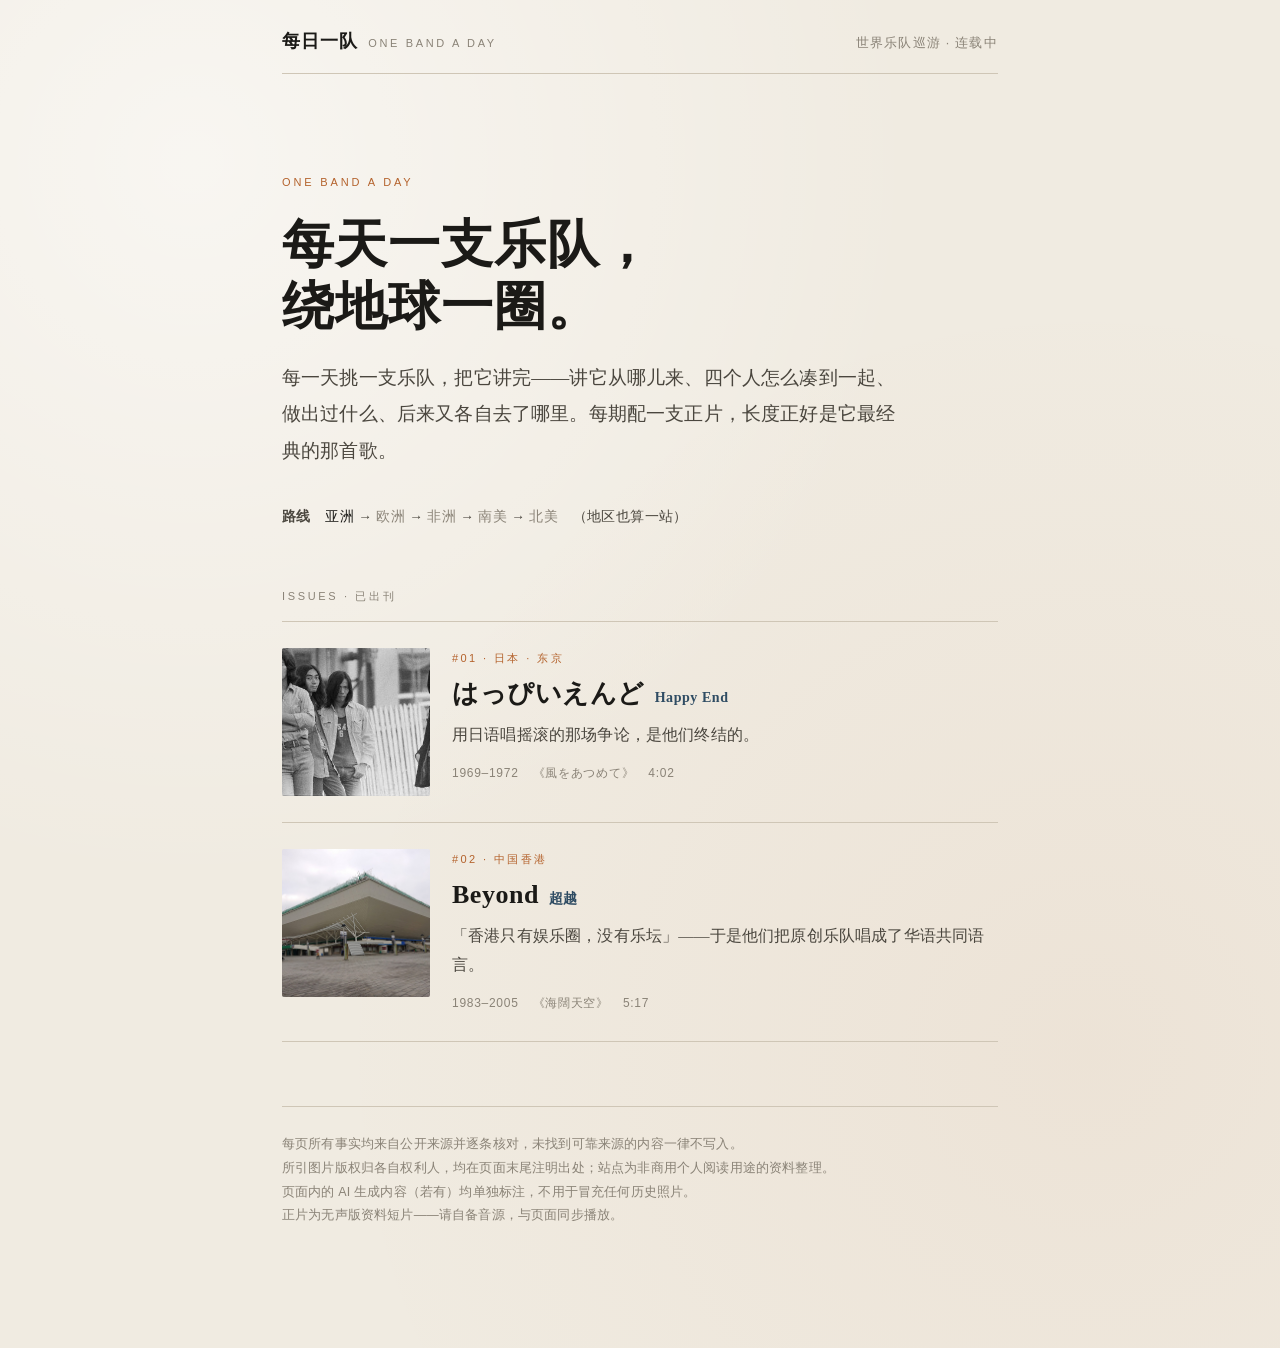
==== index.html @ 96186824 "每日一队 · 第01-02期（はっぴいえんど / Beyond）" ====
<!DOCTYPE html>
<html lang="zh-CN">
<head>
<meta charset="UTF-8">
<meta name="viewport" content="width=device-width, initial-scale=1.0">
<title>每日一队 · 世界乐队巡游</title>
<meta name="description" content="每天介绍一支乐队，从亚洲出发，绕地球一圈。每期装进一首歌的时间里。">
<style>
:root{
  --paper:#F0EBE1;
  --paper-2:#E7E0D3;
  --ink:#1B1A17;
  --ink-soft:#4A463E;
  --ink-faint:#8A8377;
  --sky:#2F4C63;
  --warm:#B4622C;
  --rule:#CFC6B6;
  --serif:"Songti SC","Noto Serif CJK SC","Source Han Serif SC","STSong",Georgia,serif;
  --sans:"PingFang SC","Hiragino Sans GB","Noto Sans CJK SC",-apple-system,BlinkMacSystemFont,"Helvetica Neue",sans-serif;
}
*{box-sizing:border-box;}
html{-webkit-text-size-adjust:100%;}
body{
  margin:0; background:var(--paper); color:var(--ink);
  font-family:var(--sans); font-size:16.5px; line-height:1.95;
  letter-spacing:.01em;
  background-image:
    radial-gradient(circle at 15% 12%, rgba(255,255,255,.55), transparent 45%),
    radial-gradient(circle at 85% 78%, rgba(180,98,44,.06), transparent 50%);
}
.wrap{max-width:780px; margin:0 auto; padding:0 32px 120px;}
a{color:inherit;}
</style>
<link rel="stylesheet" href="assets/site.css">
</head>
<body>
<div class="wrap">

  <div class="site-bar">
    <a class="brand" href="index.html">每日一队<em>One Band a Day</em></a>
    <span class="back">世界乐队巡游 · 连载中</span>
  </div>

  <div class="home-hero">
    <div class="kicker">One Band a Day</div>
    <h1>每天一支乐队，<br>绕地球一圈。</h1>
    <p class="lede">
      每一天挑一支乐队，把它讲完——讲它从哪儿来、四个人怎么凑到一起、
      做出过什么、后来又各自去了哪里。每期配一支正片，长度正好是它最经典的那首歌。
    </p>
  </div>

  <p class="route">
    <b>路线</b>　<span class="done">亚洲</span> → <span class="todo">欧洲</span> →
    <span class="todo">非洲</span> → <span class="todo">南美</span> →
    <span class="todo">北美</span>　（地区也算一站）
  </p>

  <div class="issues">
    <div class="sec">Issues · 已出刊</div>

    <a class="card" href="01-happy-end.html">
      <img class="thumb" src="assets/HE-band-1971.jpg" alt="はっぴいえんど 1971 年合影" loading="lazy">
      <div class="body">
        <div class="no">#01 · 日本 · 东京</div>
        <h2>はっぴいえんど<span class="jp">Happy End</span></h2>
        <p class="tagline">用日语唱摇滚的那场争论，是他们终结的。</p>
        <p class="facts"><span>1969–1972</span><span>《風をあつめて》</span><span>4:02</span></p>
      </div>
    </a>

    <a class="card" href="02-beyond.html">
      <img class="thumb" src="assets/beyond_coliseum.jpg" alt="Beyond" loading="lazy">
      <div class="body">
        <div class="no">#02 · 中国香港</div>
        <h2>Beyond<span class="jp">超越</span></h2>
        <p class="tagline">「香港只有娱乐圈，没有乐坛」——于是他们把原创乐队唱成了华语共同语言。</p>
        <p class="facts"><span>1983–2005</span><span>《海闊天空》</span><span>5:17</span></p>
      </div>
    </a>

  </div>

  <div class="home-foot">
    每页所有事实均来自公开来源并逐条核对，未找到可靠来源的内容一律不写入。<br>
    所引图片版权归各自权利人，均在页面末尾注明出处；站点为非商用个人阅读用途的资料整理。<br>
    页面内的 AI 生成内容（若有）均单独标注，不用于冒充任何历史照片。<br>
    正片为无声版资料短片——请自备音源，与页面同步播放。
  </div>

</div>
</body>
</html>
---- assets/site.css ----
/* ============================================================
   站点级样式 · 每日一队
   只定义「站点」层面的东西（页眉 / 页脚 / 上下期导航 / 首页卡片）
   不覆盖各期内页已有的内联样式，class 全部独立命名
   ============================================================ */

/* ── 站点页眉 ── */
.site-bar{
  display:flex; align-items:baseline; justify-content:space-between;
  gap:16px; flex-wrap:wrap;
  padding:24px 0 14px; margin-bottom:34px;
  border-bottom:1px solid var(--rule, #CFC6B6);
}
.site-bar .brand{
  font-family:var(--serif); font-size:18px; font-weight:600;
  letter-spacing:.06em; color:var(--ink, #1B1A17); text-decoration:none;
}
.site-bar .brand em{
  font-style:normal; font-family:var(--sans); font-weight:400;
  font-size:11px; letter-spacing:.24em; color:var(--ink-faint, #8A8377);
  margin-left:10px; text-transform:uppercase;
}
.site-bar .back{
  font-size:12.5px; letter-spacing:.1em; color:var(--ink-faint, #8A8377);
  text-decoration:none; white-space:nowrap;
}
.site-bar .back:hover{ color:var(--warm, #B4622C); }

/* ── 上下期导航 ── */
.pager{
  margin:70px 0 0; padding:30px 0 0;
  border-top:1px solid var(--rule, #CFC6B6);
  display:flex; gap:14px; flex-wrap:wrap;
}
.pager a, .pager .void{
  flex:1 1 220px; text-decoration:none; color:var(--ink, #1B1A17);
  border:1px solid var(--rule, #CFC6B6); border-radius:3px;
  padding:16px 18px; background:rgba(255,255,255,.35);
  transition:border-color .18s, background .18s;
}
.pager a:hover{ border-color:var(--warm, #B4622C); background:rgba(255,255,255,.72); }
.pager .void{ opacity:.32; }
.pager .dir{
  display:block; font-size:11px; letter-spacing:.22em;
  color:var(--ink-faint, #8A8377); text-transform:uppercase;
}
.pager .ttl{
  display:block; font-family:var(--serif); font-size:19px;
  font-weight:600; margin-top:7px; letter-spacing:.02em;
}
.pager .sub{
  display:block; font-size:12.5px; color:var(--ink-faint, #8A8377);
  margin-top:5px; letter-spacing:.04em;
}
.pager .next{ text-align:right; }

/* ── 视频位：YouTube 待嵌入占位 ── */
.yt-slot{
  border:1px dashed var(--rule, #CFC6B6); border-radius:3px;
  padding:26px 20px; text-align:center; margin:18px 0 0;
  background:repeating-linear-gradient(45deg,
    rgba(0,0,0,.014) 0 8px, transparent 8px 16px);
}
.yt-slot .tag{
  font-size:11px; letter-spacing:.2em; color:var(--ink-faint, #8A8377);
  text-transform:uppercase;
}
.yt-slot p{
  margin:.5em 0 0; font-size:13.5px; line-height:1.8;
  color:var(--ink-soft, #4A463E);
}
.yt-slot .why{ font-size:12px; color:var(--ink-faint, #8A8377); }

/* ============================================================
   首页
   ============================================================ */
.home-hero{ padding:64px 0 0; }
.home-hero .kicker{
  font-size:11px; letter-spacing:.26em; color:var(--warm, #B4622C);
  text-transform:uppercase;
}
.home-hero h1{
  font-family:var(--serif); font-weight:600;
  font-size:clamp(34px,6vw,52px); line-height:1.2;
  margin:20px 0 0; letter-spacing:.02em;
}
.home-hero .lede{
  font-family:var(--serif); font-size:19px; line-height:1.9;
  color:var(--ink-soft, #4A463E); margin:22px 0 0; max-width:620px;
}
.route{
  margin:34px 0 0; font-size:13.5px; color:var(--ink-soft, #4A463E);
  letter-spacing:.03em; line-height:2;
}
.route .done{ color:var(--ink, #1B1A17); }
.route .todo{ color:var(--ink-faint, #8A8377); }

/* 期数列表 */
.issues{ margin:56px 0 0; }
.issues .sec{
  font-size:11px; letter-spacing:.24em; color:var(--ink-faint, #8A8377);
  text-transform:uppercase; padding-bottom:14px;
  border-bottom:1px solid var(--rule, #CFC6B6);
}
.card{
  display:flex; gap:22px; align-items:flex-start;
  padding:26px 0; border-bottom:1px solid var(--rule, #CFC6B6);
  text-decoration:none; color:inherit; transition:opacity .18s;
}
.card:hover{ opacity:.72; }
.card .thumb{
  flex:0 0 148px; width:148px; aspect-ratio:1/1; object-fit:cover;
  border-radius:2px; background:var(--paper-2, #E7E0D3);
}
.card .body{ flex:1; min-width:0; }
.card .no{
  font-size:11px; letter-spacing:.22em; color:var(--warm, #B4622C);
}
.card h2{
  font-family:var(--serif); font-size:26px; font-weight:600;
  margin:8px 0 0; letter-spacing:.02em; line-height:1.3;
}
.card .jp{
  font-size:14px; color:var(--sky, #2F4C63); margin-left:10px;
  letter-spacing:.04em;
}
.card .tagline{
  font-family:var(--serif); font-size:15.5px; line-height:1.85;
  color:var(--ink-soft, #4A463E); margin:10px 0 0;
}
.card .facts{
  margin:12px 0 0; font-size:12px; letter-spacing:.06em;
  color:var(--ink-faint, #8A8377);
}
.card .facts span{ margin-right:14px; }

/* 首页页脚 */
.home-foot{
  margin:64px 0 0; padding:26px 0 0;
  border-top:1px solid var(--rule, #CFC6B6);
  font-size:12.5px; line-height:1.9; color:var(--ink-faint, #8A8377);
}

@media (max-width:560px){
  .card{ flex-direction:column; gap:14px; }
  .card .thumb{ flex:0 0 auto; width:100%; }
  .pager .next{ text-align:left; }
  .site-bar{ margin-bottom:24px; }
}
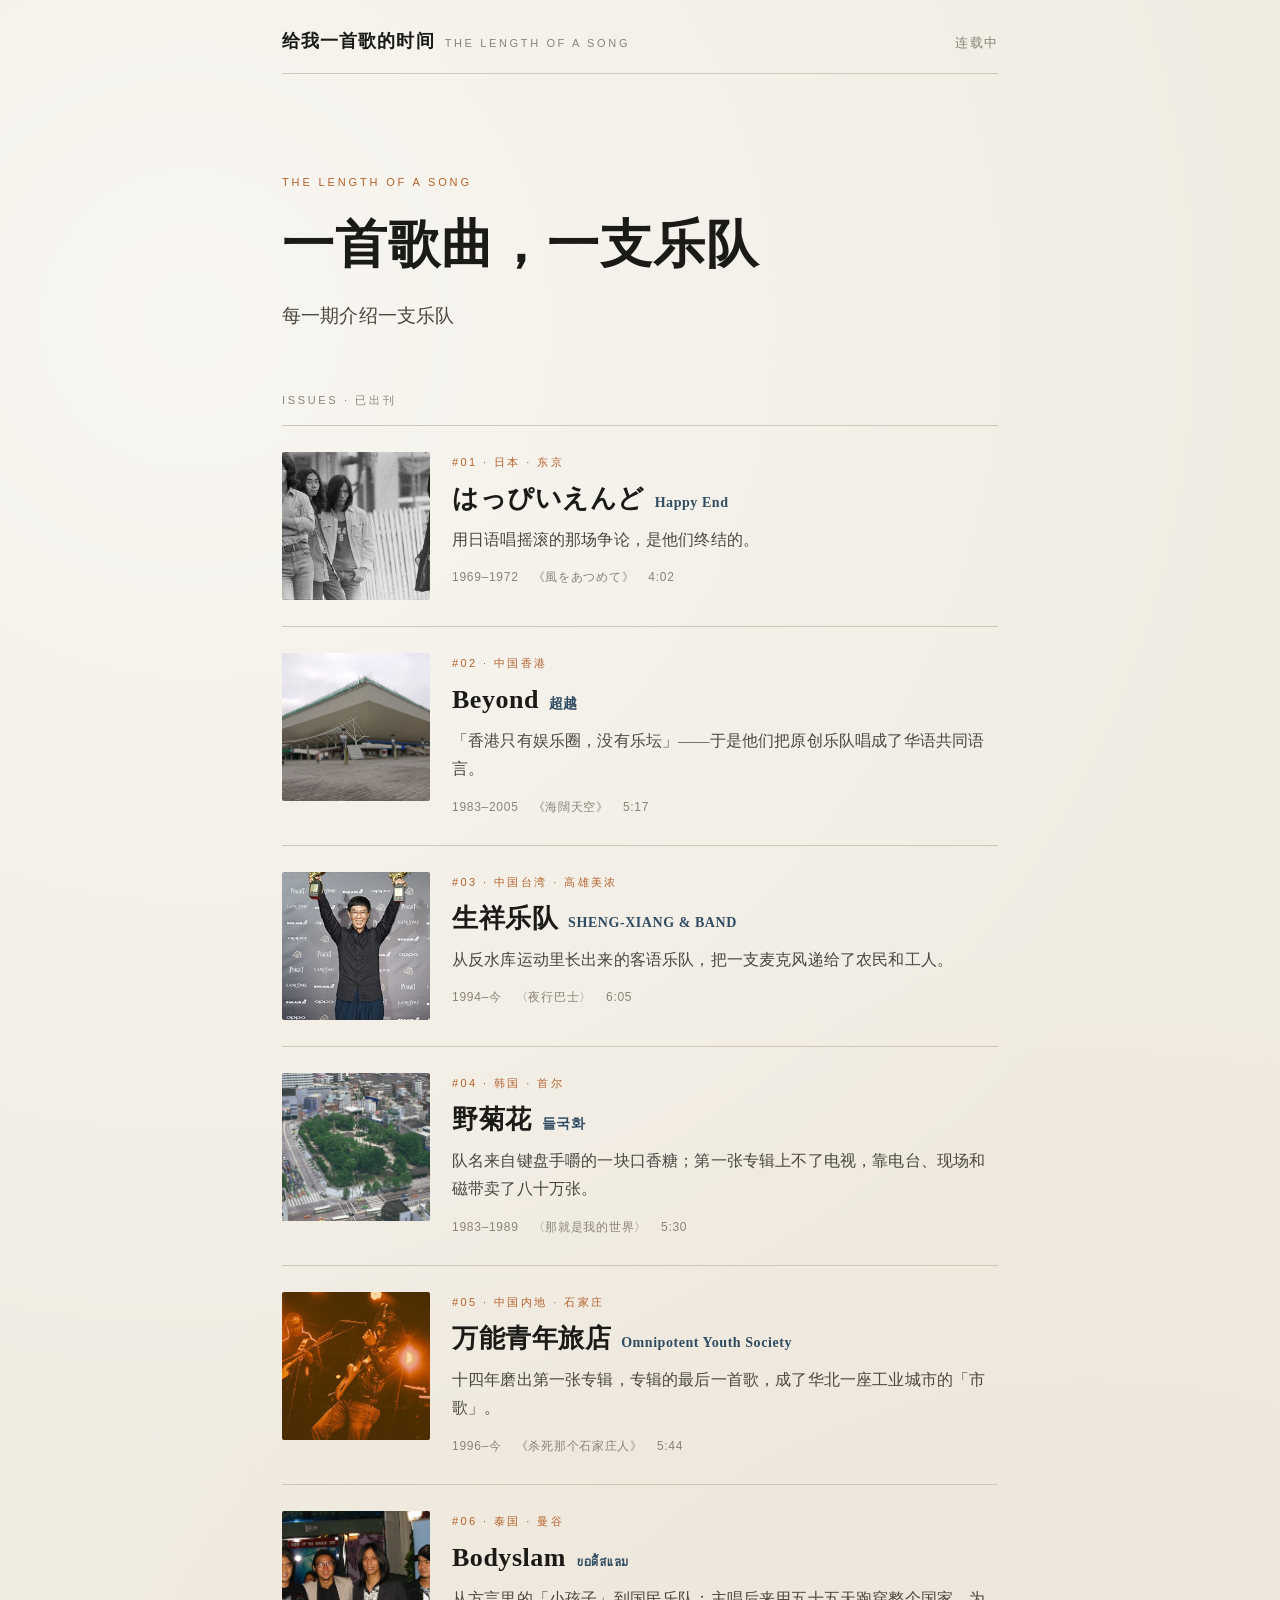
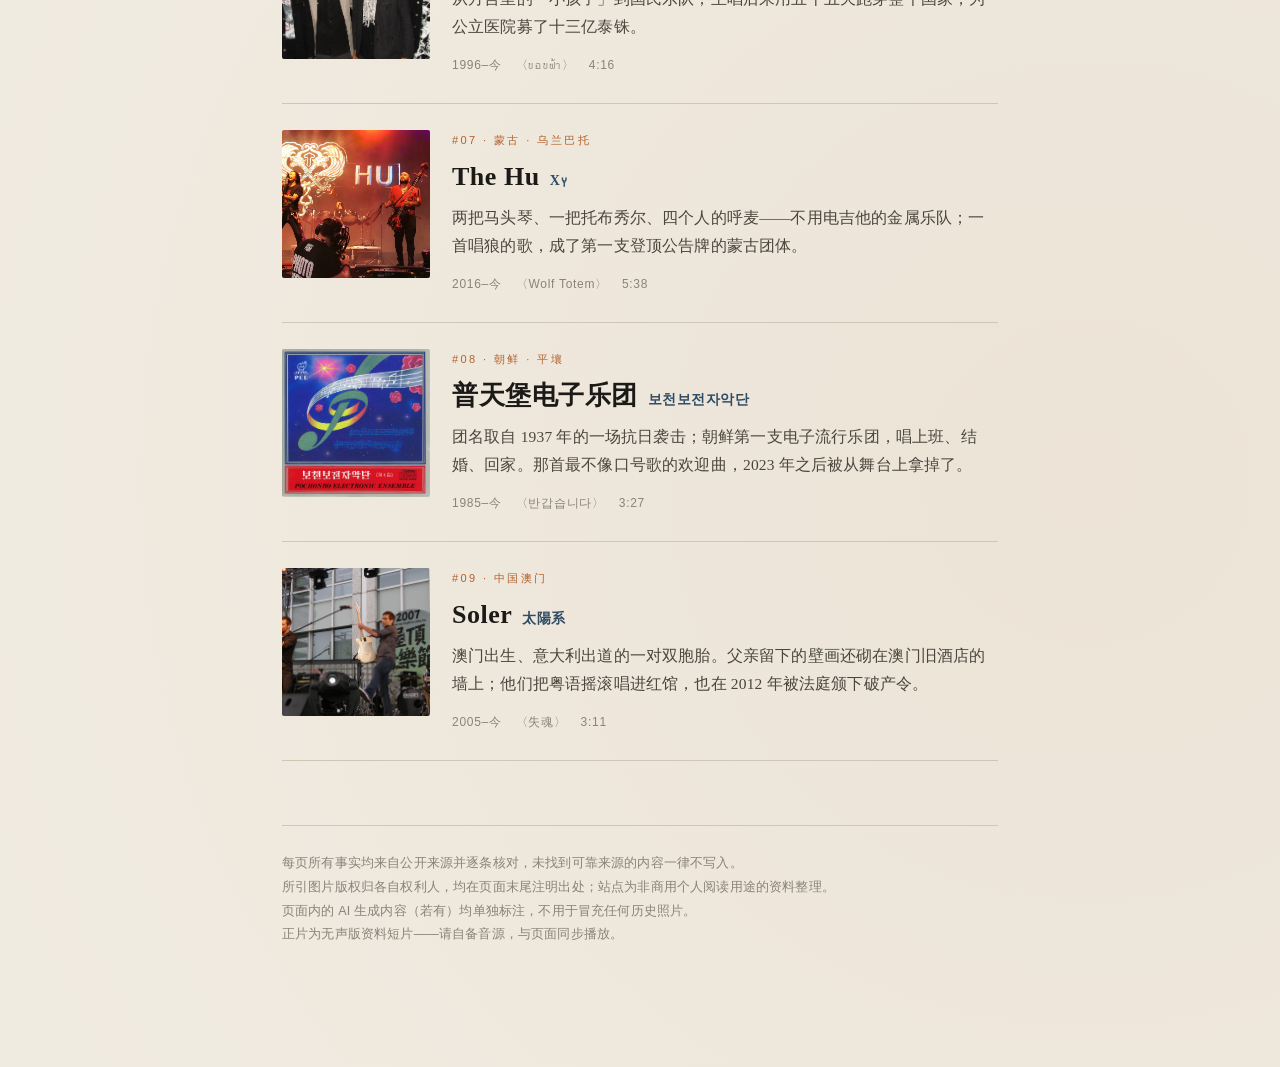
==== commit d8bf5ccd: "给我一首歌的时间 · 第03-09期（生祥乐队/野菊花/万能青年旅店/Bodyslam/The Hu/普天堡电子乐团/Soler） - 第03站 中国台湾 生祥乐队、第04站 韩国 野菊花、第05站 " ====
--- a/index.html
+++ b/index.html
@@ -1,9 +1,8 @@
 <!DOCTYPE html>
-<html lang="zh-CN">
-<head>
+<html lang="zh-CN"><head>
 <meta charset="UTF-8">
 <meta name="viewport" content="width=device-width, initial-scale=1.0">
-<title>每日一队 · 世界乐队巡游</title>
+<title>给我一首歌的时间</title>
 <meta name="description" content="每天介绍一支乐队，从亚洲出发，绕地球一圈。每期装进一首歌的时间里。">
 <style>
 :root{
@@ -37,24 +36,17 @@
 <div class="wrap">
 
   <div class="site-bar">
-    <a class="brand" href="index.html">每日一队<em>One Band a Day</em></a>
-    <span class="back">世界乐队巡游 · 连载中</span>
+    <a class="brand" href="index.html">给我一首歌的时间<em>The Length of a Song</em></a>
+    <span class="back" style="white-space: pre-wrap;">连载中</span>
   </div>
 
   <div class="home-hero">
-    <div class="kicker">One Band a Day</div>
-    <h1>每天一支乐队，<br>绕地球一圈。</h1>
-    <p class="lede">
-      每一天挑一支乐队，把它讲完——讲它从哪儿来、四个人怎么凑到一起、
-      做出过什么、后来又各自去了哪里。每期配一支正片，长度正好是它最经典的那首歌。
-    </p>
+    <div class="kicker">The Length of a Song</div>
+    <h1>一首歌曲，一支乐队<br></h1>
+    <p class="lede">每一期介绍一支乐队</p>
   </div>
 
-  <p class="route">
-    <b>路线</b>　<span class="done">亚洲</span> → <span class="todo">欧洲</span> →
-    <span class="todo">非洲</span> → <span class="todo">南美</span> →
-    <span class="todo">北美</span>　（地区也算一站）
-  </p>
+  
 
   <div class="issues">
     <div class="sec">Issues · 已出刊</div>
@@ -79,6 +71,78 @@
       </div>
     </a>
 
+    
+
+    <a class="card" href="03-sheng-xiang.html">
+      <img class="thumb" src="assets/sx_lin_goldenhorse.jpg" alt="林生祥 第54届金马奖颁奖典礼" loading="lazy">
+      <div class="body">
+        <div class="no">#03 · 中国台湾 · 高雄美浓</div>
+        <h2>生祥乐队<span class="jp">SHENG-XIANG &amp; BAND</span></h2>
+        <p class="tagline">从反水库运动里长出来的客语乐队，把一支麦克风递给了农民和工人。</p>
+        <p class="facts"><span>1994–今</span><span>〈夜行巴士〉</span><span>6:05</span></p>
+      </div>
+    </a>
+
+    <a class="card" href="04-deulgukhwa.html">
+      <img class="thumb" src="assets/dk_pagoda1985.jpg" alt="1985 年首尔钟路" loading="lazy">
+      <div class="body">
+        <div class="no">#04 · 韩国 · 首尔</div>
+        <h2>野菊花<span class="jp">들국화</span></h2>
+        <p class="tagline">队名来自键盘手嚼的一块口香糖；第一张专辑上不了电视，靠电台、现场和磁带卖了八十万张。</p>
+        <p class="facts"><span>1983–1989</span><span>〈那就是我的世界〉</span><span>5:30</span></p>
+      </div>
+    </a>
+
+    <a class="card" href="05-omnipotent-youth-society.html">
+      <img class="thumb" src="assets/band_fuzhou2019.jpg" alt="万能青年旅店 2019 年福州茉莉音乐节" loading="lazy">
+      <div class="body">
+        <div class="no">#05 · 中国内地 · 石家庄</div>
+        <h2>万能青年旅店<span class="jp">Omnipotent Youth Society</span></h2>
+        <p class="tagline">十四年磨出第一张专辑，专辑的最后一首歌，成了华北一座工业城市的「市歌」。</p>
+        <p class="facts"><span>1996–今</span><span>《杀死那个石家庄人》</span><span>5:44</span></p>
+      </div>
+    </a>
+
+    <a class="card" href="06-bodyslam.html">
+      <img class="thumb" src="assets/bs_band_group.jpg" alt="Bodyslam 2008 年四人合影" loading="lazy">
+      <div class="body">
+        <div class="no">#06 · 泰国 · 曼谷</div>
+        <h2>Bodyslam<span class="jp">บอดี้สแลม</span></h2>
+        <p class="tagline">从方言里的「小孩子」到国民乐队；主唱后来用五十五天跑穿整个国家，为公立医院募了十三亿泰铢。</p>
+        <p class="facts"><span>1996–今</span><span>〈ขอบฟ้า〉</span><span>4:16</span></p>
+      </div>
+    </a>
+
+    <a class="card" href="07-the-hu.html">
+      <img class="thumb" src="assets/hu_budapest2023.jpg" alt="The Hu 2023 年布达佩斯现场" loading="lazy">
+      <div class="body">
+        <div class="no">#07 · 蒙古 · 乌兰巴托</div>
+        <h2>The Hu<span class="jp">Хү</span></h2>
+        <p class="tagline">两把马头琴、一把托布秀尔、四个人的呼麦——不用电吉他的金属乐队；一首唱狼的歌，成了第一支登顶公告牌的蒙古团体。</p>
+        <p class="facts"><span>2016–今</span><span>〈Wolf Totem〉</span><span>5:38</span></p>
+      </div>
+    </a>
+
+    <a class="card" href="08-pochonbo.html">
+      <img class="thumb" src="assets/pee_cover_vol1.jpg" alt="普天堡电子乐团《제1집》首张专辑封面" loading="lazy">
+      <div class="body">
+        <div class="no">#08 · 朝鲜 · 平壤</div>
+        <h2>普天堡电子乐团<span class="jp">보천보전자악단</span></h2>
+        <p class="tagline">团名取自 1937 年的一场抗日袭击；朝鲜第一支电子流行乐团，唱上班、结婚、回家。那首最不像口号歌的欢迎曲，2023 年之后被从舞台上拿掉了。</p>
+        <p class="facts"><span>1985–今</span><span>〈반갑습니다〉</span><span>3:27</span></p>
+      </div>
+    </a>
+
+    <a class="card" href="09-soler.html">
+      <img class="thumb" src="assets/soler_band_2007.jpg" alt="Soler 2007 年台湾屋顶音乐节现场" loading="lazy">
+      <div class="body">
+        <div class="no">#09 · 中国澳门</div>
+        <h2>Soler<span class="jp">太陽系</span></h2>
+        <p class="tagline">澳门出生、意大利出道的一对双胞胎。父亲留下的壁画还砌在澳门旧酒店的墙上；他们把粤语摇滚唱进红馆，也在 2012 年被法庭颁下破产令。</p>
+        <p class="facts"><span>2005–今</span><span>〈失魂〉</span><span>3:11</span></p>
+      </div>
+    </a>
+
   </div>
 
   <div class="home-foot">
@@ -89,5 +153,6 @@
   </div>
 
 </div>
-</body>
-</html>
+
+
+</body></html>
--- a/assets/site.css
+++ b/assets/site.css
@@ -1,5 +1,5 @@
 /* ============================================================
-   站点级样式 · 每日一队
+   站点级样式 · 给我一首歌的时间
    只定义「站点」层面的东西（页眉 / 页脚 / 上下期导航 / 首页卡片）
    不覆盖各期内页已有的内联样式，class 全部独立命名
    ============================================================ */
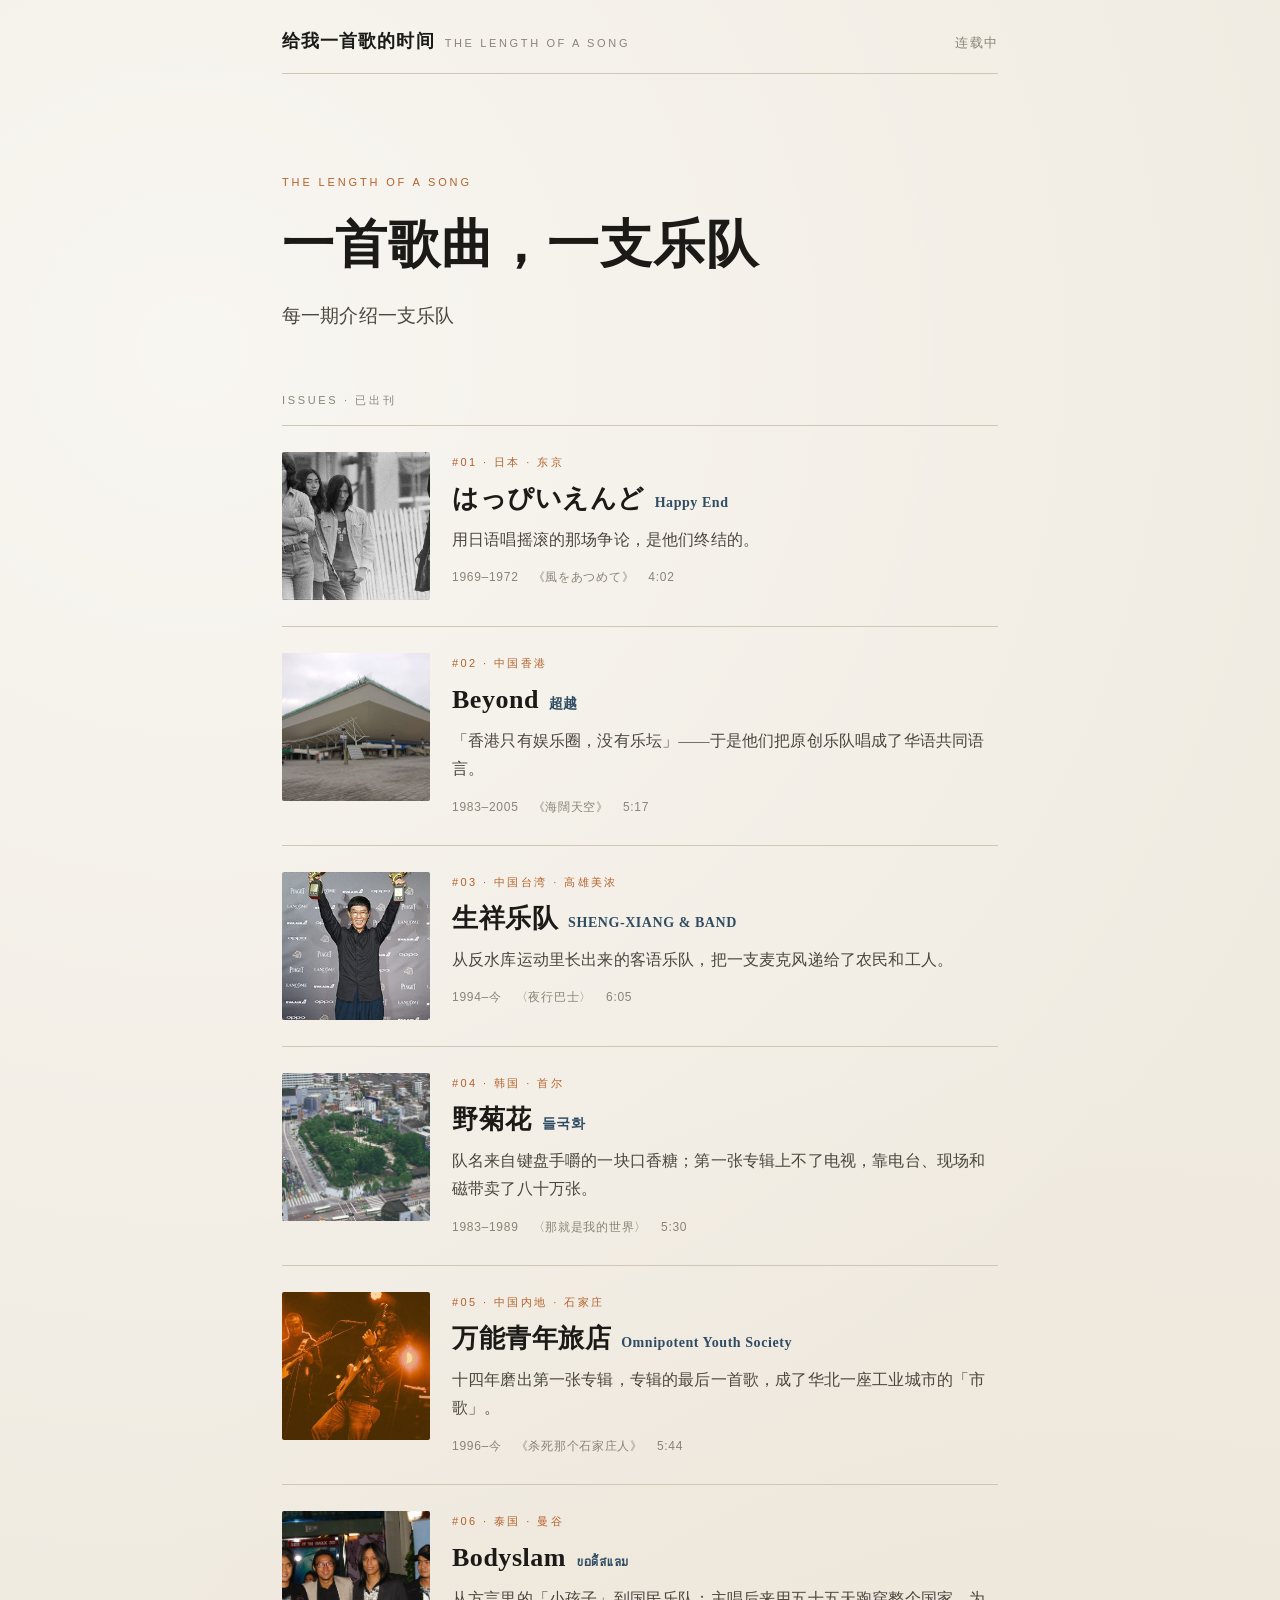
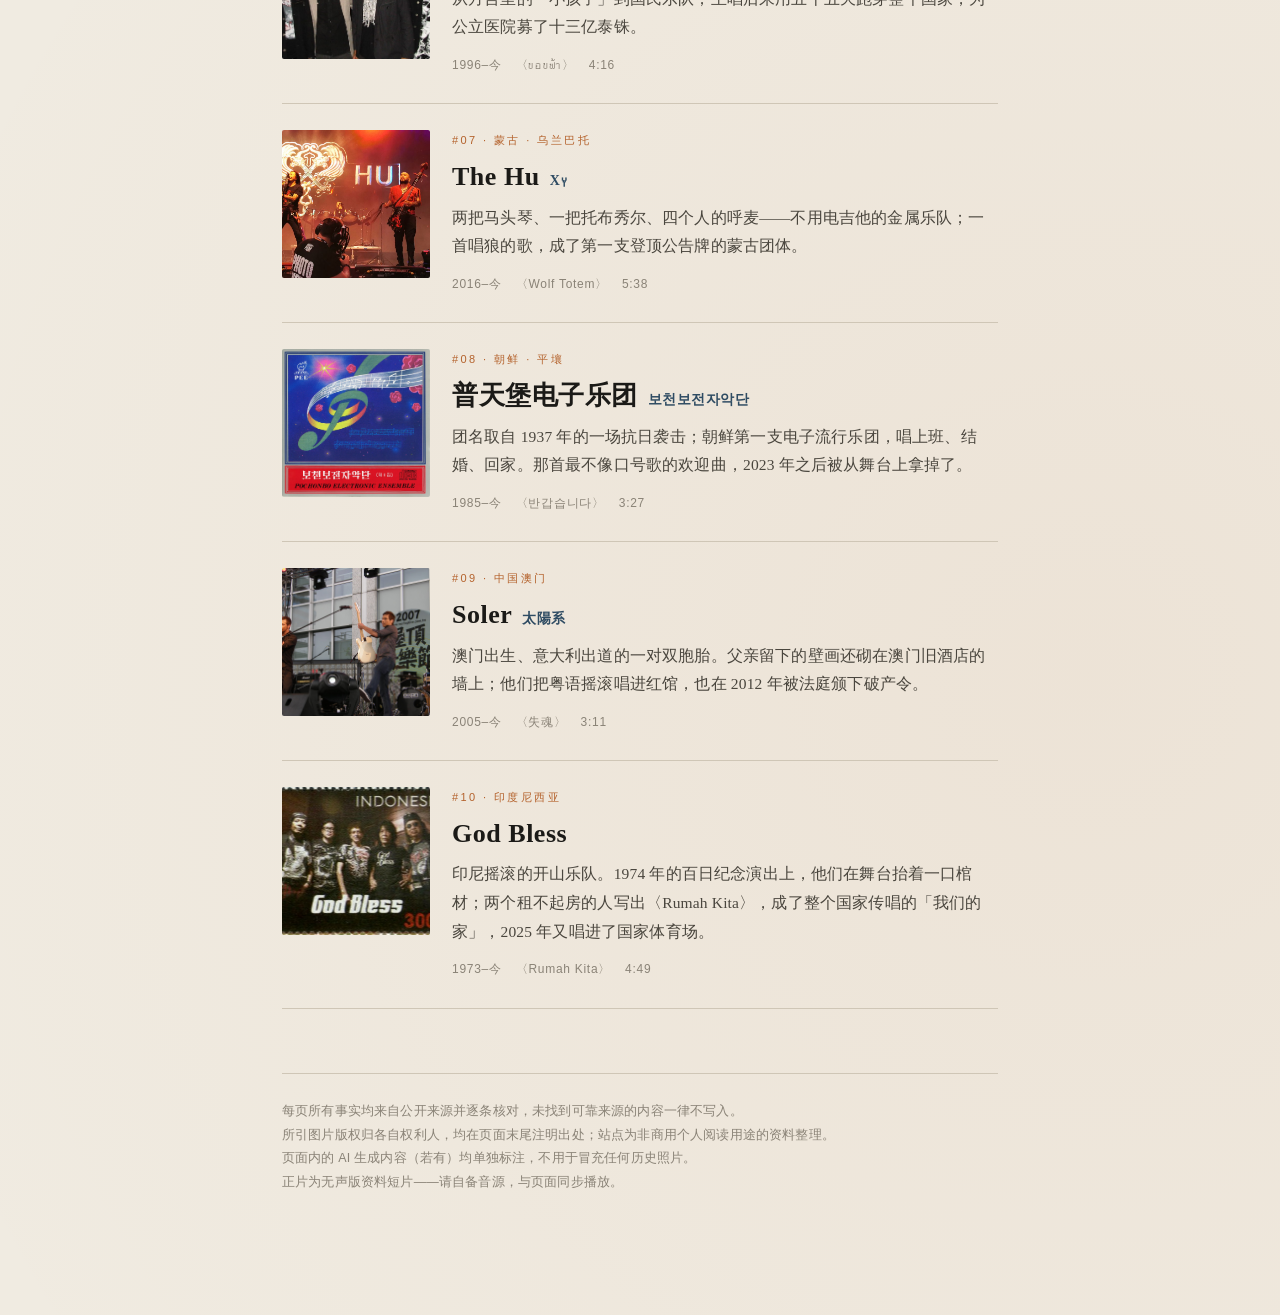
==== commit 8a51e599: "07 蒙古 The Hu：段14 末句按解说稿原文改「它更像马蹄一般疾驰」（拆两行），重渲" ====
--- a/index.html
+++ b/index.html
@@ -143,6 +143,16 @@
       </div>
     </a>
 
+    <a class="card" href="10-god-bless.html">
+      <img class="thumb" src="assets/gb_stamp2020.jpg" alt="2020 年印尼音乐主题邮票上的 God Bless" loading="lazy">
+      <div class="body">
+        <div class="no">#10 · 印度尼西亚</div>
+        <h2>God Bless</h2>
+        <p class="tagline">印尼摇滚的开山乐队。1974 年的百日纪念演出上，他们在舞台抬着一口棺材；两个租不起房的人写出〈Rumah Kita〉，成了整个国家传唱的「我们的家」，2025 年又唱进了国家体育场。</p>
+        <p class="facts"><span>1973–今</span><span>〈Rumah Kita〉</span><span>4:49</span></p>
+      </div>
+    </a>
+
   </div>
 
   <div class="home-foot">
